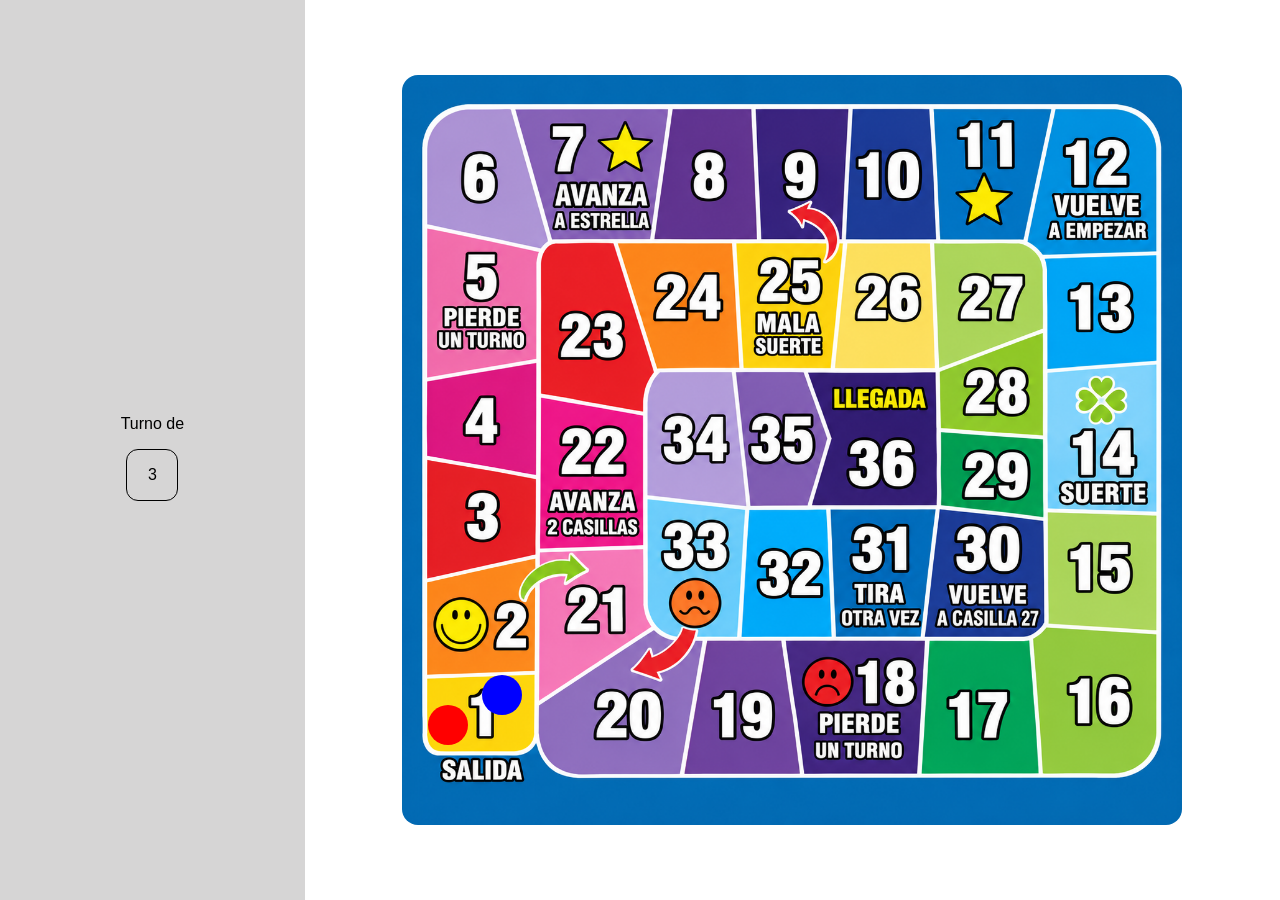
==== ocaFinal/index.html @ 258a3e9e "CLASE2610OCA" ====
<!DOCTYPE html>
<html lang="es">
<head>
    <meta charset="UTF-8">
    <meta name="viewport" content="width=device-width, initial-scale=1.0">
    <link rel="stylesheet" href="style.css">
    <title>Document</title>
</head>
<body>
    <main>
        <section id="sectionControl">
            <p id="turnoTxt">Turno de </p>
            <div id="dado">
                <p>3</p>
            </div>

            <div id="divPregunta">
                
            </div>
        </section> 
        <section id="sectionMapa">
            <div id="tablero">
                <img src="tablero.webp" alt="tablero" id="img">
                <div class="jugadorA"></div>
                <div class="jugadorB"></div>
            </div>
        </section>
    </main>
    <script type="module" src="script.js"></script>
</body>
</html>
---- ocaFinal/style.css ----
body{
    margin: 0;
    padding: 0;
    font-family: Arial, Helvetica, sans-serif;
}

main{
    width: 100vw;
    height: 100vh;
    display: flex;
}


#sectionControl{
    width: 400px;
    height: 100%;
    background-color: rgb(214, 213, 213);
    display: flex;
    flex-direction: column;
    align-items: center;
    justify-content: center;
}

#sectionControl #dado{
    width: 50px;
    height: 50px;
    border: 1px solid black;
    border-radius: 12px;
    text-align: center;
    cursor: pointer;
}

#sectionMapa{
    width: 100%;
    height: 100%;
    align-items: center;
    display: flex;
    position: relative;
}

#sectionMapa #tablero{
    width: 780px;
    height: 750px;
    margin: 0 auto;
    position: relative;
}


#sectionMapa img{
    width: 100%;
    height: 100%;
    border-radius: 16px;
    position: relative;
}


#sectionMapa .jugadorA {
    --x: 26px;
    --y: 630px;
    top: var(--y);
    left: var(--x);
    width: 40px;
    height: 40px;
    position: absolute;
    align-content: center;
    text-align: center;
    border-radius: 50%;
    background-color: red;
    transition: 0.50s;
}


#sectionMapa .jugadorB {
    --x: 80px;
    --y: 600px;
    top: var(--y);
    left: var(--x);
    width: 40px;
    height: 40px;
    position: absolute;
    align-content: center;
    text-align: center;
    border-radius: 50%;
    background-color: blue;
    transition: 0.50s;
}

.destacar{
    transform: scale(1.3);
}




#divPregunta form{
    text-align: center;
    display: flex;
    flex-direction: column;
    gap: 20px;
    box-sizing: border-box;
    padding: 0px 40px;
}

#divPregunta form ul{
    margin: 0;
    padding: 0;
    list-style: none;
}
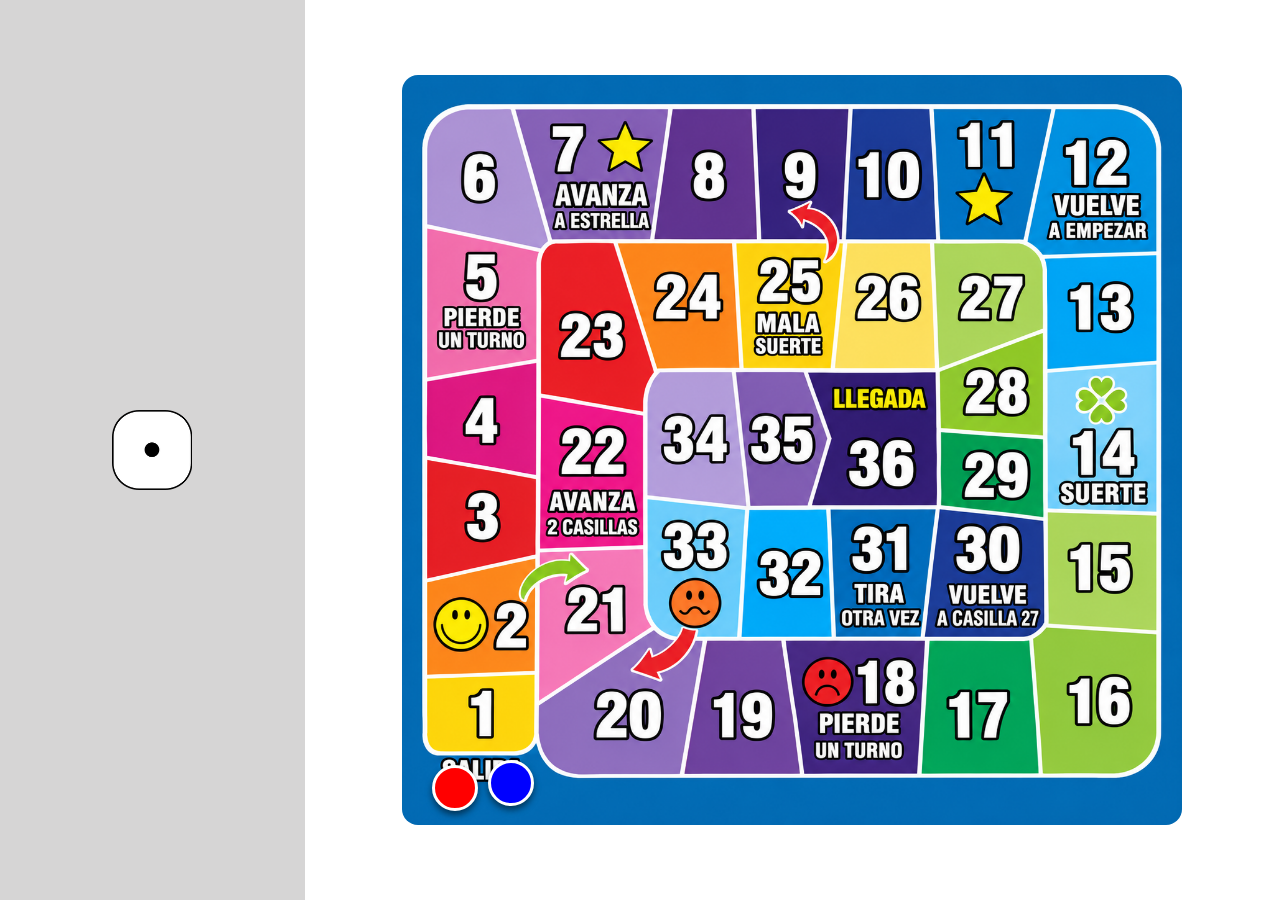
==== commit 07bda94c: "casasCasillas" ====
--- a/ocaFinal/index.html
+++ b/ocaFinal/index.html
@@ -9,9 +9,13 @@
 <body>
     <main>
         <section id="sectionControl">
-            <p id="turnoTxt">Turno de </p>
             <div id="dado">
-                <p>3</p>
+                <img src="images/dado/uno.png" alt="uno" class="numDado">
+                <img src="images/dado/dos.png" alt="dos" class="numDado" style="display: none;">
+                <img src="images/dado/tres.png" alt="tres" class="numDado" style="display: none;">
+                <img src="images/dado/cuatro.png" alt="cuatro" class="numDado" style="display: none;">
+                <img src="images/dado/cinco.png" alt="cinco" class="numDado" style="display: none;">
+                <img src="images/dado/seis.png" alt="seis" class="numDado" style="display: none;">
             </div>
 
             <div id="divPregunta">
--- a/ocaFinal/style.css
+++ b/ocaFinal/style.css
@@ -22,12 +22,17 @@
 }
 
 #sectionControl #dado{
-    width: 50px;
-    height: 50px;
-    border: 1px solid black;
+    width: 80px;
+    height: 80px;
     border-radius: 12px;
     text-align: center;
     cursor: pointer;
+}
+
+#sectionControl .numDado{
+    width: 100%;
+    height: 100%;
+    transition: 0.50s;
 }
 
 #sectionMapa{
@@ -55,8 +60,8 @@
 
 
 #sectionMapa .jugadorA {
-    --x: 26px;
-    --y: 630px;
+    --x: 30px;
+    --y: 690px;
     top: var(--y);
     left: var(--x);
     width: 40px;
@@ -66,13 +71,15 @@
     text-align: center;
     border-radius: 50%;
     background-color: red;
-    transition: 0.50s;
+    transition: 0.30s;
+    border: 3px solid white;             
+    box-shadow: 0px 4px 6px rgba(0,0,0,0.5); 
 }
 
 
 #sectionMapa .jugadorB {
-    --x: 80px;
-    --y: 600px;
+    --x: 86px;
+    --y: 685px;
     top: var(--y);
     left: var(--x);
     width: 40px;
@@ -82,11 +89,9 @@
     text-align: center;
     border-radius: 50%;
     background-color: blue;
-    transition: 0.50s;
-}
-
-.destacar{
-    transform: scale(1.3);
+    transition: 0.30s;
+    border: 3px solid white;             
+    box-shadow: 0px 4px 6px rgba(0,0,0,0.5); 
 }
 
 
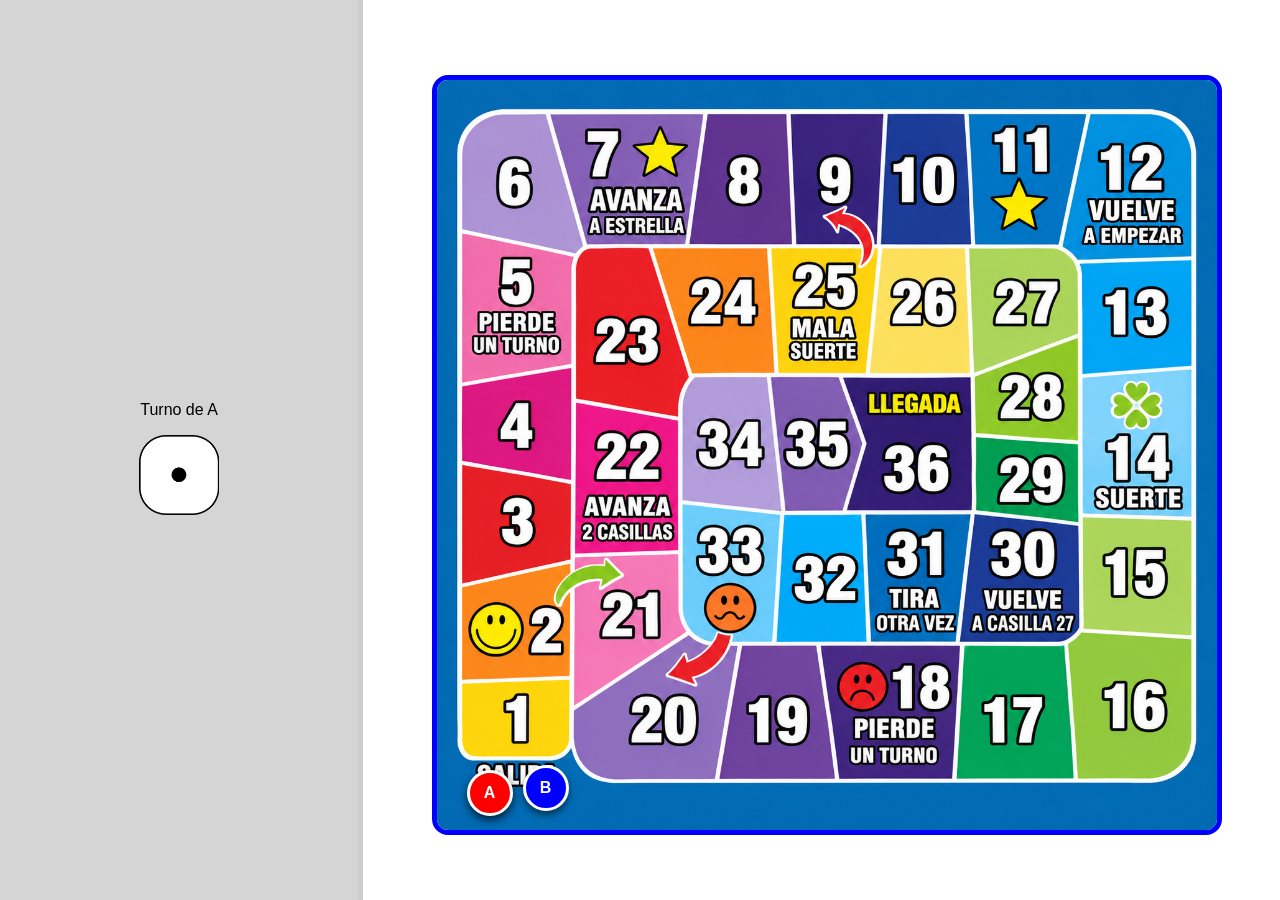
==== commit 3231e3a8: "Oca-Terminada" ====
--- a/ocaFinal/index.html
+++ b/ocaFinal/index.html
@@ -9,8 +9,15 @@
 <body>
     <main>
         <section id="sectionControl">
+            <p class="turnoTxt">Turno de A</p>
+            <div id="final">
+                <p>El ganador ha sido el jugador A</p>
+                <p>Felicidades!!</p>
+                <button id="reiniciarBtn">Reinicar Partida</button>
+            </div>
+
             <div id="dado">
-                <img src="images/dado/uno.png" alt="uno" class="numDado">
+                <img src="images/dado/uno.png" alt="uno" class="numDado" >
                 <img src="images/dado/dos.png" alt="dos" class="numDado" style="display: none;">
                 <img src="images/dado/tres.png" alt="tres" class="numDado" style="display: none;">
                 <img src="images/dado/cuatro.png" alt="cuatro" class="numDado" style="display: none;">
@@ -21,12 +28,14 @@
             <div id="divPregunta">
                 
             </div>
-        </section> 
+
+            
+        </section>     
         <section id="sectionMapa">
             <div id="tablero">
                 <img src="tablero.webp" alt="tablero" id="img">
-                <div class="jugadorA"></div>
-                <div class="jugadorB"></div>
+                <div class="jugadorA">A</div>
+                <div class="jugadorB">B</div>
             </div>
         </section>
     </main>
--- a/ocaFinal/style.css
+++ b/ocaFinal/style.css
@@ -12,13 +12,14 @@
 
 
 #sectionControl{
-    width: 400px;
+    width: 500px;
     height: 100%;
     background-color: rgb(214, 213, 213);
     display: flex;
     flex-direction: column;
     align-items: center;
     justify-content: center;
+    border-right: 5px solid rgb(207, 206, 206);
 }
 
 #sectionControl #dado{
@@ -32,7 +33,7 @@
 #sectionControl .numDado{
     width: 100%;
     height: 100%;
-    transition: 0.50s;
+    transform: translateX(0deg);
 }
 
 #sectionMapa{
@@ -56,6 +57,7 @@
     height: 100%;
     border-radius: 16px;
     position: relative;
+    border: 5px solid blue;
 }
 
 
@@ -71,9 +73,11 @@
     text-align: center;
     border-radius: 50%;
     background-color: red;
-    transition: 0.30s;
+    transition: 0.30s linear;
     border: 3px solid white;             
-    box-shadow: 0px 4px 6px rgba(0,0,0,0.5); 
+    box-shadow: 0px 4px 9px rgba(0,0,0,0.7); 
+    font-weight: bold;
+    color: white;
 }
 
 
@@ -89,9 +93,11 @@
     text-align: center;
     border-radius: 50%;
     background-color: blue;
-    transition: 0.30s;
+    transition: 0.30s linear;
     border: 3px solid white;             
     box-shadow: 0px 4px 6px rgba(0,0,0,0.5); 
+    font-weight: bold;
+    color: white;
 }
 
 
@@ -112,3 +118,33 @@
     list-style: none;
 }
 
+
+#divPregunta form input[type="submit"]{
+    height: 35px;
+    border-radius: 6px;
+    border: 2px solid rgb(17, 98, 133);
+    text-align: center;
+    cursor: pointer;
+    background-color: rgb(24, 135, 183);
+    color: white;
+    letter-spacing: 1px;
+}
+
+
+#final{
+    text-align: center;
+    display: none;
+}
+
+#final p{
+    font-size: 20px;
+    letter-spacing: 1px;
+}
+
+#final button{
+    width: 200px;
+    height: 40px;
+    border-radius: 8px;
+    border: 0px;
+    cursor: pointer;
+}
